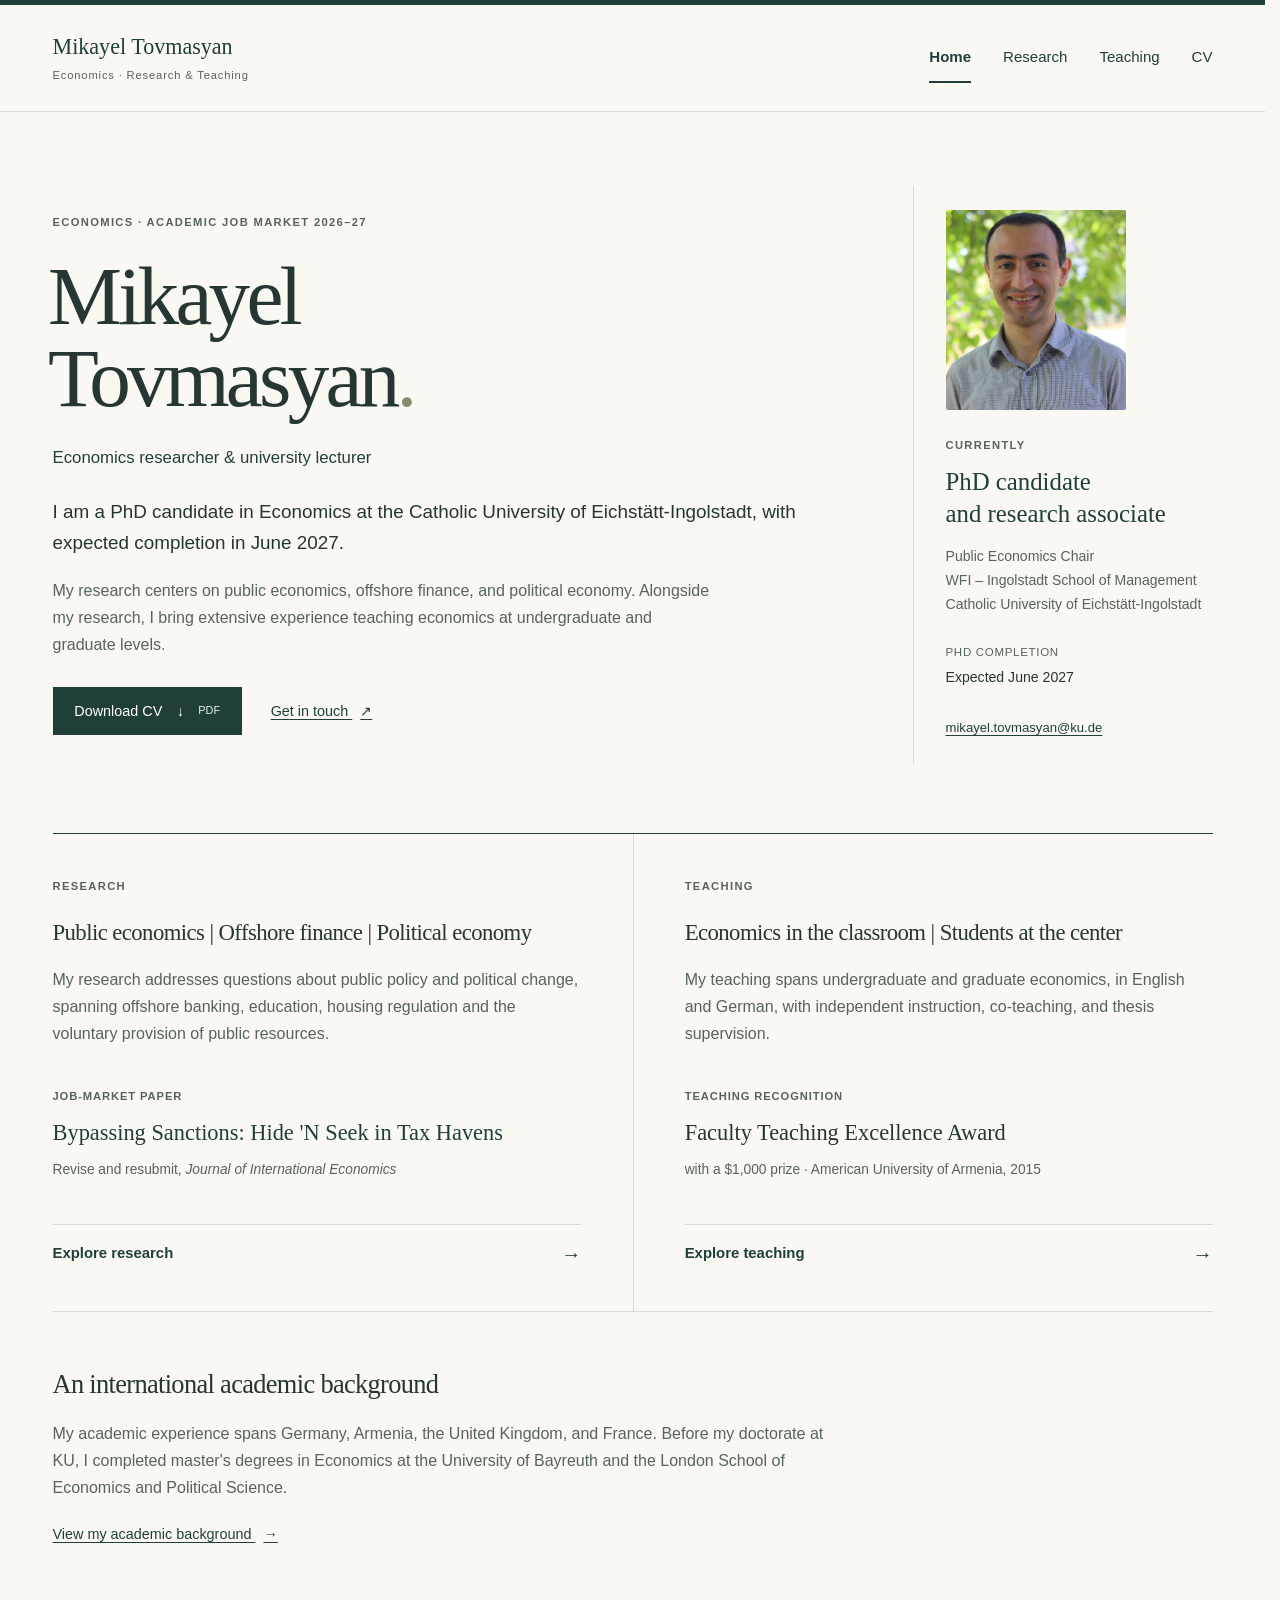
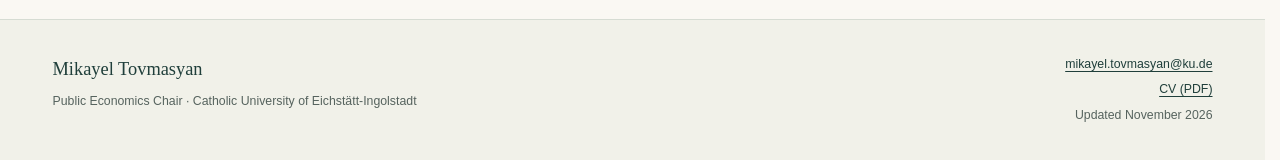
==== index.html @ 66220dfe "Update teaching categories and CV to November 10 v39" ====
<!doctype html>
<html lang="en">
<head>
  <meta charset="utf-8">
  <meta name="viewport" content="width=device-width, initial-scale=1">
  <title>Mikayel Tovmasyan | Economics, Research &amp; Teaching</title>
  <meta name="description" content="Economics PhD candidate at KU, with expected completion in June 2027. Research in public economics, offshore finance and political economy; extensive university teaching.">
  <meta name="theme-color" content="#203f3b">
  <meta property="og:type" content="website">
  <meta property="og:title" content="Mikayel Tovmasyan | Economics, Research &amp; Teaching">
  <meta property="og:description" content="Economics PhD candidate at KU, with expected completion in June 2027. Research in public economics, offshore finance and political economy; extensive university teaching.">
  <meta property="og:url" content="https://mikayel-tovmasyan.github.io/">
  <link rel="canonical" href="https://mikayel-tovmasyan.github.io/">
  <link rel="icon" href="assets/favicon.svg" type="image/svg+xml">
  <link rel="stylesheet" href="assets/site.css?v=inline-headings-20261104">
</head>
<body>
  <a class="skip-link" href="#main">Skip to content</a>
  <header class="site-header">
    <div class="header-inner wrap">
      <a class="wordmark" href="index.html">Mikayel Tovmasyan<span>Economics · Research &amp; Teaching</span></a>
      <nav aria-label="Main navigation"><a href="index.html" aria-current="page">Home</a><a href="research.html">Research</a><a href="teaching.html">Teaching</a><a href="cv.html">CV</a></nav>
    </div>
  </header>
  <main id="main" class="wrap" tabindex="-1">

    <section class="home-intro" aria-labelledby="home-title">
      <div class="intro-main">
        <p class="eyebrow">Economics · Academic job market 2026–27</p>
        <h1 id="home-title">Mikayel<br>Tovmasyan<span class="name-period">.</span></h1>
        <p class="intro-role">Economics researcher &amp; university lecturer</p>
        <p class="lead">I am a PhD candidate in Economics at the Catholic University of Eichstätt-Ingolstadt, with expected completion in June 2027.</p>
        <p class="intro-copy">My research centers on public economics, offshore finance, and political economy. Alongside my research, I bring extensive experience teaching economics at undergraduate and graduate levels.</p>
        <div class="actions"><a class="button" href="assets/Mikayel_Tovmasyan_CV.pdf?v=e438e3de" download>Download CV <span aria-hidden="true">↓</span><span class="file-label">PDF</span></a><a class="text-link" href="mailto:mikayel.tovmasyan@ku.de">Get in touch <span aria-hidden="true">↗</span></a></div>
      </div>
      <aside class="profile-note" aria-label="Current affiliation and expected PhD completion">
        <img class="portrait" src="assets/mikayel-tovmasyan.jpg?v=be5134e7" alt="Mikayel Tovmasyan" width="931" height="960" fetchpriority="high">
        <p class="eyebrow">Currently</p>
        <p class="note-title">PhD candidate<br> and research associate</p>
        <p>Public Economics Chair<br>WFI – Ingolstadt School of Management<br>Catholic University of Eichstätt-Ingolstadt</p>
        <dl class="profile-facts"><div><dt>PhD completion</dt><dd>Expected June 2027</dd></div></dl>
        <a class="contact-link" href="mailto:mikayel.tovmasyan@ku.de">mikayel.tovmasyan@ku.de</a>
      </aside>
    </section>
    <div class="dual-feature">
      <section class="feature" aria-labelledby="research-title">
        <p class="eyebrow">Research</p>
        <h2 id="research-title">Public economics | Offshore finance | Political economy</h2>
        <p>My research addresses questions about public policy and political change, spanning offshore banking, education, housing regulation and the voluntary provision of public resources.</p>
        <div class="feature-evidence"><span class="small-label">Job-market paper</span><h3><a href="research.html#job-market-paper">Bypassing Sanctions: Hide 'N Seek in Tax Havens</a></h3><p class="status">Revise and resubmit, <em>Journal of International Economics</em></p></div>
        <a class="section-link" href="research.html">Explore research <span aria-hidden="true">→</span></a>
      </section>
      <section class="feature" aria-labelledby="teaching-title">
        <p class="eyebrow">Teaching</p>
        <h2 id="teaching-title">Economics in the classroom | Students at the center</h2>
        <p>My teaching spans undergraduate and graduate economics, in English and German, with independent instruction, co-teaching, and thesis supervision.</p>
        <div class="feature-evidence"><span class="small-label">Teaching recognition</span><h3>Faculty Teaching Excellence Award</h3><p class="status">with a $1,000 prize · American University of Armenia, 2015</p></div>
        <a class="section-link" href="teaching.html">Explore teaching <span aria-hidden="true">→</span></a>
      </section>
    </div>
    <section class="closing-note" aria-labelledby="background-title"><h2 id="background-title">An international academic background</h2><p>My academic experience spans Germany, Armenia, the United Kingdom, and France. Before my doctorate at KU, I completed master's degrees in Economics at the University of Bayreuth and the London School of Economics and Political Science.</p><a class="text-link" href="cv.html">View my academic background <span aria-hidden="true">→</span></a></section>

  </main>
  <footer class="site-footer">
    <div class="wrap footer-inner">
      <div><a class="footer-name" href="index.html">Mikayel Tovmasyan</a><p>Public Economics Chair · Catholic University of Eichstätt-Ingolstadt</p></div>
      <div class="footer-links"><a href="mailto:mikayel.tovmasyan@ku.de">mikayel.tovmasyan@ku.de</a><a href="assets/Mikayel_Tovmasyan_CV.pdf?v=e438e3de">CV (PDF)</a><span>Updated November 2026</span></div>
    </div>
  </footer>
</body>
</html>
---- assets/site.css ----
:root {
  color-scheme: light;
  --paper: #faf8f3;
  --ink: #263632;
  --muted: #56635e;
  --accent: #203f3b;
  --soft: #edf0e9;
  --line: #d6dcd3;
  --white: #ffffff;
  --serif: Georgia, "Times New Roman", serif;
  --sans: "Segoe UI", -apple-system, BlinkMacSystemFont, Arial, sans-serif;
}
* { box-sizing: border-box; }
html { scroll-behavior: smooth; scroll-padding-top: 2rem; scrollbar-gutter: stable; }
body { margin: 0; background: var(--paper); color: var(--ink); font-family: var(--sans); font-size: 1rem; line-height: 1.7; -webkit-font-smoothing: antialiased; }
::selection { background: #d4e3d8; color: var(--accent); }
a { color: var(--accent); text-underline-offset: .22em; text-decoration-thickness: 1px; }
a:hover { text-decoration-thickness: 2px; }
a:focus-visible, summary:focus-visible { outline: 3px solid #8c4b24; outline-offset: 5px; border-radius: 2px; }
main:focus { outline: none; }
img, svg { max-width: 100%; }
h1, h2, h3, h4, p, dl, ol, ul { margin-top: 0; }
h1, h2, h3 { font-family: var(--serif); font-weight: 400; line-height: 1.22; }
h1 { font-size: clamp(2.8rem, 5.5vw, 4.5rem); letter-spacing: -.045em; margin-bottom: 1.35rem; }
h2 { font-size: 2rem; letter-spacing: -.025em; margin-bottom: 1.2rem; }
h3 { font-size: 1.38rem; }
p { margin-bottom: 1.15rem; }
strong { font-weight: 600; }
.wrap { width: min(1160px, calc(100% - 96px)); margin-inline: auto; }
.site-header { border-top: 5px solid var(--accent); border-bottom: 1px solid var(--line); }
.header-inner { min-height: 106px; display: flex; align-items: center; justify-content: space-between; gap: 2rem; }
.wordmark { text-decoration: none; font-family: var(--serif); font-size: 1.38rem; line-height: 1.3; }
.wordmark span { display: block; font-family: var(--sans); color: var(--muted); font-size: .7rem; letter-spacing: .075em; margin-top: .4rem; }
nav { display: flex; gap: 2rem; align-items: center; }
nav a { display: block; padding: .7rem 0; text-decoration: none; font-size: .94rem; border-bottom: 2px solid transparent; }
nav a:hover, nav a[aria-current="page"] { border-bottom-color: var(--accent); }
nav a[aria-current="page"] { font-weight: 600; }
.skip-link { position: absolute; z-index: 20; left: 1rem; top: -7rem; background: var(--accent); color: white; padding: .8rem 1.2rem; }
.skip-link:focus { top: 1rem; }
.eyebrow, .small-label { font-family: var(--sans); text-transform: uppercase; font-size: .7rem; font-weight: 600; letter-spacing: .12em; line-height: 1.6; color: var(--muted); }
.eyebrow { margin-bottom: 1.4rem; }
.small-label { display: block; margin-bottom: .7rem; letter-spacing: .08em; }
.home-intro { padding: 4.6rem 0 4.3rem; display: grid; grid-template-columns: minmax(0, 1fr) 300px; gap: 6.5rem; align-items: center; }
.home-intro h1 { font-size: clamp(3.7rem, 6.5vw, 5.7rem); line-height: .99; margin-left: -.055em; margin-bottom: 1.5rem; }
.name-period { color: #858d6e; }
.intro-role { font-size: 1.05rem; color: var(--accent); font-weight: 500; margin-bottom: 1.5rem; }
.lead { font-size: 1.18rem; line-height: 1.65; max-width: 780px; }
.intro-copy { color: var(--muted); max-width: 660px; }
.actions { display: flex; align-items: center; flex-wrap: wrap; gap: 1.8rem; margin-top: 1.8rem; }
.button { display: inline-flex; gap: .9rem; justify-content: center; align-items: center; padding: .8rem 1.3rem; background: var(--accent); color: var(--white); text-decoration: none; border: 1px solid var(--accent); font-size: .9rem; font-weight: 500; min-height: 46px; line-height: 1.4; }
.button:hover { background: #31544d; text-decoration: none; }
.button-small { font-size: .85rem; padding: .75rem 1.1rem; }
.file-label { font-size: .68rem; font-weight: 400; opacity: .9; }
.text-link { font-size: .9rem; font-weight: 500; }
.text-link span { margin-left: .5rem; }
.profile-note { border-left: 1px solid var(--line); padding: 1.5rem 0 1.5rem 2rem; font-size: .88rem; color: var(--muted); }
.portrait { display: block; width: 180px; height: 200px; object-fit: cover; object-position: center 30%; margin-bottom: 1.7rem; border-radius: 2px; }
.note-rule { width: 42px; height: 3px; display: block; background: #858d6e; margin-bottom: 1.4rem; }
.profile-note .eyebrow { margin-bottom: .7rem; }
.note-title { font-family: var(--serif); font-size: 1.55rem; line-height: 1.28; color: var(--accent); margin-bottom: 1rem; }
.profile-facts { margin: 1.6rem 0; }
.profile-facts div + div { margin-top: 1.2rem; }
.profile-facts dt { font-size: .72rem; text-transform: uppercase; letter-spacing: .06em; margin-bottom: .25rem; }
dd { margin-left: 0; }
.profile-facts dd { color: var(--ink); }
.contact-link { font-size: .82rem; overflow-wrap: anywhere; }
.dual-feature { border-top: 1px solid var(--accent); border-bottom: 1px solid var(--line); display: grid; grid-template-columns: repeat(2, minmax(0, 1fr)); }
.feature { padding: 2.8rem 3.2rem 2.6rem 0; display: flex; flex-direction: column; }
.feature + .feature { border-left: 1px solid var(--line); padding: 2.8rem 0 2.6rem 3.2rem; }
/* Keep both headings at the largest shared size that fits their columns. */
.feature h2 { font-size: clamp(1.125rem, calc(2.15vw - .27rem), 1.42rem); }
.feature > p:not(.eyebrow) { color: var(--muted); }
.feature-evidence { margin-top: auto; padding-top: 1.4rem; }
.feature-evidence h3 { font-size: 1.4rem; line-height: 1.4; margin-bottom: .6rem; }
.feature-evidence h3 a { text-decoration: none; }
.feature-evidence h3 a:hover { text-decoration: underline; }
.status { font-size: .86rem; color: var(--muted); }
.section-link { display: flex; justify-content: space-between; text-decoration: none; border-top: 1px solid var(--line); margin-top: 1.5rem; padding: 1rem 0 .2rem; font-size: .93rem; font-weight: 600; }
.section-link:hover { text-decoration: underline; }
.section-link span { font-size: 1.25rem; line-height: 1.3; }
.closing-note { max-width: 780px; padding: 3.5rem 0 4.5rem; }
.closing-note h2 { font-size: 1.65rem; }
.closing-note p { color: var(--muted); }
.site-footer { border-top: 1px solid var(--line); background: #f1f1e9; }
.footer-inner { display: flex; justify-content: space-between; gap: 3rem; padding: 2.1rem 0; font-size: .77rem; color: var(--muted); }
.footer-name { font-family: var(--serif); font-size: 1.15rem; text-decoration: none; }
.footer-inner p { max-width: 450px; margin: .4rem 0 0; }
.footer-links { display: flex; flex-direction: column; align-items: flex-end; gap: .3rem; }
.footer-links a { overflow-wrap: anywhere; }
.page-intro { padding: 3.8rem 0 2.8rem; }
.page-intro .eyebrow { margin-bottom: 1rem; }
.page-intro .lead { color: var(--muted); margin-bottom: 0; }
.section-layout { display: grid; grid-template-columns: 200px minmax(0, 1fr); gap: 4rem; padding: 0 0 4.5rem; }
.page-contents { align-self: start; position: sticky; top: 2rem; border-top: 1px solid var(--line); padding-top: 1.3rem; }
.page-contents a { display: block; font-size: .83rem; text-decoration: none; padding: .45rem 0; }
.page-contents a:hover { text-decoration: underline; }
.page-body { min-width: 0; }
.paper-feature { padding: 2.25rem; background: var(--soft); border-top: 3px solid var(--accent); }
.paper-feature .eyebrow { margin-bottom: 1rem; }
.paper-feature h2 { font-size: 2.25rem; }
.coauthors { font-size: .88rem; color: var(--muted); line-height: 1.6; }
.paper-status { display: inline-block; padding: .4rem .65rem; background: var(--paper); border-left: 2px solid #7c8769; font-size: .85rem; margin: 0 0 1.3rem; }
.abstract { border-top: 1px solid #c7d0c3; margin-top: 1.7rem; padding-top: .5rem; }
.abstract summary { cursor: pointer; padding: .6rem 0; font-weight: 600; font-size: .88rem; color: var(--accent); }
.abstract summary::marker { color: var(--accent); }
.abstract-text { padding-top: .6rem; font-size: .96rem; line-height: 1.8; }
.abstract-text p:last-child { margin-bottom: .2rem; }
.paper-section { margin-top: 3rem; }
.paper-section > h2, .course-section > h2 { font-size: 1.85rem; border-bottom: 1px solid var(--line); padding-bottom: .9rem; }
.paper-entry { padding: .7rem 0 1.1rem; }
.paper-entry + .paper-entry { border-top: 1px solid var(--line); padding-top: 1.4rem; }
.paper-entry h3 { font-size: 1.42rem; line-height: 1.4; margin-bottom: .6rem; }
.paper-entry p { margin-bottom: 0; }
.paper-entry .paper-description { margin-top: .85rem; line-height: 1.8; }
.dated-list { margin-bottom: 1.3rem; }
.dated-list > div { display: grid; grid-template-columns: 105px minmax(0, 1fr); gap: 1rem; padding: .8rem 0; }
.dated-list dt { font-size: .82rem; color: var(--muted); }
.dated-list dd { font-size: .94rem; }
.subtle { font-size: .86rem; color: var(--muted); }
.inquiry { margin: 2.5rem 0 0; padding-top: 1.2rem; border-top: 1px solid var(--line); color: var(--muted); font-size: .92rem; }
.teaching-overview { display: grid; grid-template-columns: 1fr 1.2fr; gap: 3.5rem; margin-bottom: 3.8rem; }
.award-block { border-top: 3px solid var(--accent); background: var(--soft); padding: 2rem; }
.award-block .eyebrow { margin-bottom: 1rem; }
.award-block h2 { font-size: 2rem; }
.award-block > p:not(.eyebrow) { font-size: .87rem; }
.award-block .award-detail { border-top: 1px solid #c7d0c3; padding-top: 1.1rem; margin-bottom: 0; color: var(--muted); }
.teaching-summary { align-self: center; color: var(--muted); }
.course-section + .course-section { margin-top: 3.2rem; }
.course-section .level-heading { font-family: var(--sans); font-size: .76rem; text-transform: uppercase; letter-spacing: .1em; font-weight: 600; margin: 1.8rem 0 .4rem; color: var(--muted); }
.course-list { list-style: none; padding: 0; margin-bottom: 0; }
.course { display: grid; grid-template-columns: minmax(0, 1.25fr) minmax(0, 1fr); column-gap: 2rem; padding: 1.25rem 0; border-bottom: 1px solid var(--line); }
.course h4 { font-size: 1rem; font-weight: 600; line-height: 1.5; margin-bottom: .4rem; }
.translation { font-weight: 400; }
.course-institution, .course-note { color: var(--muted); font-size: .83rem; line-height: 1.6; margin-bottom: 0; }
.course-note { margin-top: .35rem; }
.course-meta { padding-top: .1rem; color: var(--muted); font-size: .82rem; }
.course-meta p { margin-bottom: .35rem; }
.course-meta p:last-child { margin-bottom: 0; }
.institution-key { background: #f1f1e9; padding: 1.5rem; margin-top: 2.6rem; }
.institution-key h2 { font-family: var(--sans); font-size: .75rem; text-transform: uppercase; letter-spacing: .08em; font-weight: 600; }
.institution-key dl { margin-bottom: 0; font-size: .8rem; }
.institution-key dl > div { display: grid; grid-template-columns: 65px minmax(0, 1fr); gap: 1rem; margin-top: .5rem; }
.institution-key dt { font-weight: 600; }
.institution-key dd { color: var(--muted); }
.cv-download { background: var(--accent); color: var(--paper); display: flex; justify-content: space-between; gap: 3rem; padding: 2.4rem 2.7rem; align-items: center; margin-bottom: 3.5rem; }
.cv-download .eyebrow { color: #ced9ce; margin-bottom: .65rem; }
.cv-download h2 { font-size: 2.2rem; }
.cv-download p:last-child { margin-bottom: 0; font-size: .88rem; color: #e0e6db; }
.cv-actions { display: flex; flex-direction: column; align-items: stretch; gap: 1rem; text-align: center; flex-shrink: 0; }
.cv-actions > a:not(.button) { color: var(--paper); font-size: .8rem; }
.button-light { background: var(--paper); color: var(--accent); border-color: var(--paper); }
.button-light:hover { background: #e7ece1; }
.cv-columns { display: grid; grid-template-columns: repeat(2, minmax(0, 1fr)); gap: 4rem; }
.cv-columns h2 { font-size: 1.8rem; padding-bottom: 1rem; border-bottom: 1px solid var(--line); }
.education-list { list-style: none; padding: 0; }
.education-list li { padding: .8rem 0 1.2rem; }
.education-list .small-label { font-size: .66rem; margin-bottom: .55rem; }
.education-list h3 { font-size: 1.35rem; margin-bottom: .55rem; }
.education-list p { font-size: .9rem; margin-bottom: 0; }
.cv-columns + .inquiry { margin-bottom: 4rem; }
.not-found { min-height: 65vh; }
.not-found .button { margin-top: 2rem; }
.sr-only { position: absolute; width: 1px; height: 1px; padding: 0; margin: -1px; overflow: hidden; clip-path: inset(50%); white-space: nowrap; border: 0; }
@media (min-width: 1400px) { .wrap { width: min(1160px, calc(100% - 160px)); } }
@media (max-width: 1050px) {
  .home-intro { gap: 3rem; grid-template-columns: minmax(0, 1fr) 260px; }
  .section-layout { grid-template-columns: 160px minmax(0, 1fr); gap: 2.5rem; }
  .feature { padding-right: 2rem; }
  .feature + .feature { padding-left: 2rem; }
  .feature h2 { font-size: clamp(1.125rem, calc(2.15vw - .22rem), 1.42rem); }
  .course { grid-template-columns: 1fr; gap: .55rem; }
  .teaching-overview { gap: 2rem; }
}
@media (max-width: 1024px) {
  .dual-feature { grid-template-columns: 1fr; }
  .feature, .feature + .feature { padding: 2rem 0; border-left: 0; }
  .feature + .feature { border-top: 1px solid var(--line); }
  .feature h2 { font-size: 1.42rem; }
}
@media (max-width: 760px) {
  .wrap { width: calc(100% - 40px); }
  .header-inner { flex-direction: column; align-items: flex-start; gap: 1rem; padding-top: 1.25rem; }
  .wordmark { font-size: 1.3rem; }
  .wordmark span { font-size: .65rem; }
  nav { width: 100%; justify-content: space-between; gap: 1rem; }
  nav a { padding: .65rem .05rem .8rem; }
  .home-intro { grid-template-columns: 1fr; gap: 2.5rem; padding: 2.6rem 0; }
  .home-intro h1 { font-size: clamp(3.5rem, 14vw, 5.5rem); }
  .home-intro .eyebrow { font-size: .64rem; }
  .lead { font-size: 1.08rem; }
  .profile-note { border-left: 0; border-top: 1px solid var(--line); padding: 1.6rem 0 0; }
  .profile-note .note-rule { display: none; }
  .profile-note .note-title br { display: none; }
  .portrait { float: right; width: 118px; height: 132px; margin: 0 0 1rem 1rem; }
  .profile-facts { clear: both; }
  .profile-facts { display: grid; grid-template-columns: 1fr 1fr; gap: 1.2rem; }
  .profile-facts div + div { margin-top: 0; }
  .contact-link { font-size: .9rem; }
  .feature-evidence { padding-top: .8rem; }
  .closing-note { padding: 2.5rem 0 3rem; }
  .footer-inner { flex-direction: column; gap: 1.2rem; padding: 1.8rem 0; }
  .footer-links { align-items: flex-start; }
  .page-intro { padding: 2.5rem 0 2rem; }
  .page-intro .eyebrow { font-size: .64rem; }
  .section-layout { grid-template-columns: 1fr; gap: 1.5rem; padding-bottom: 3rem; }
  .page-contents { position: static; display: flex; flex-wrap: wrap; column-gap: 1.1rem; padding: .7rem 0 1rem; border-bottom: 1px solid var(--line); }
  .page-contents .small-label { width: 100%; margin: 0 0 .15rem; }
  .page-contents a { font-size: .78rem; padding: .4rem 0; }
  .paper-feature { padding: 1.5rem; }
  .paper-feature h2 { font-size: 1.9rem; }
  .paper-feature .button { flex-wrap: wrap; column-gap: .6rem; row-gap: .1rem; }
  .paper-status { font-size: .8rem; }
  .teaching-overview { grid-template-columns: 1fr; gap: 1.6rem; margin-bottom: 2rem; }
  .award-block { padding: 1.6rem; }
  .course { grid-template-columns: minmax(0, 1fr) minmax(0, .85fr); gap: 1.2rem; }
  .course-section > h2 { font-size: 1.6rem; }
  .dated-list > div { grid-template-columns: 85px minmax(0, 1fr); gap: .8rem; }
  .cv-download { padding: 1.7rem; flex-direction: column; align-items: flex-start; gap: 1.5rem; margin-bottom: 2.5rem; }
  .cv-download h2 { font-size: 1.9rem; }
  .cv-actions { width: 100%; }
  .cv-columns { grid-template-columns: 1fr; gap: 1.5rem; }
}
@media (max-width: 450px) {
  .course { grid-template-columns: 1fr; gap: .55rem; }
  .profile-facts { grid-template-columns: 1fr; gap: 1rem; }
  .actions { gap: 1.2rem; }
  .button { padding-inline: 1rem; }
  .paper-feature { padding: 1.25rem; }
  .dated-list > div { grid-template-columns: 1fr; gap: .15rem; }
}
@media (prefers-reduced-motion: reduce) { html { scroll-behavior: auto; } }
@media print {
  body { background: white; color: black; font-size: 10pt; }
  .wrap { width: 100%; }
  .site-header, .site-footer, .page-contents, .skip-link { display: none; }
  .page-intro { padding-top: 0; }
  .section-layout { display: block; }
  .home-intro { grid-template-columns: 1fr; padding-top: 0; gap: 1rem; }
  .profile-note { border-left: 0; padding-left: 0; }
  .home-intro h1 { font-size: 42pt; }
  .paper-feature, .award-block, .cv-download { background: white; color: black; border: 1px solid #777; }
  .cv-download p, .cv-download .eyebrow, .cv-actions > a:not(.button) { color: black; }
  .button { background: white; color: black; border-color: black; }
  .paper-entry, .course, .education-list li { break-inside: avoid; }
  h2, h3 { break-after: avoid; }
  .page-contents { position: static; }
  details { display: block; }
  details::details-content { display: block; content-visibility: visible; }
}
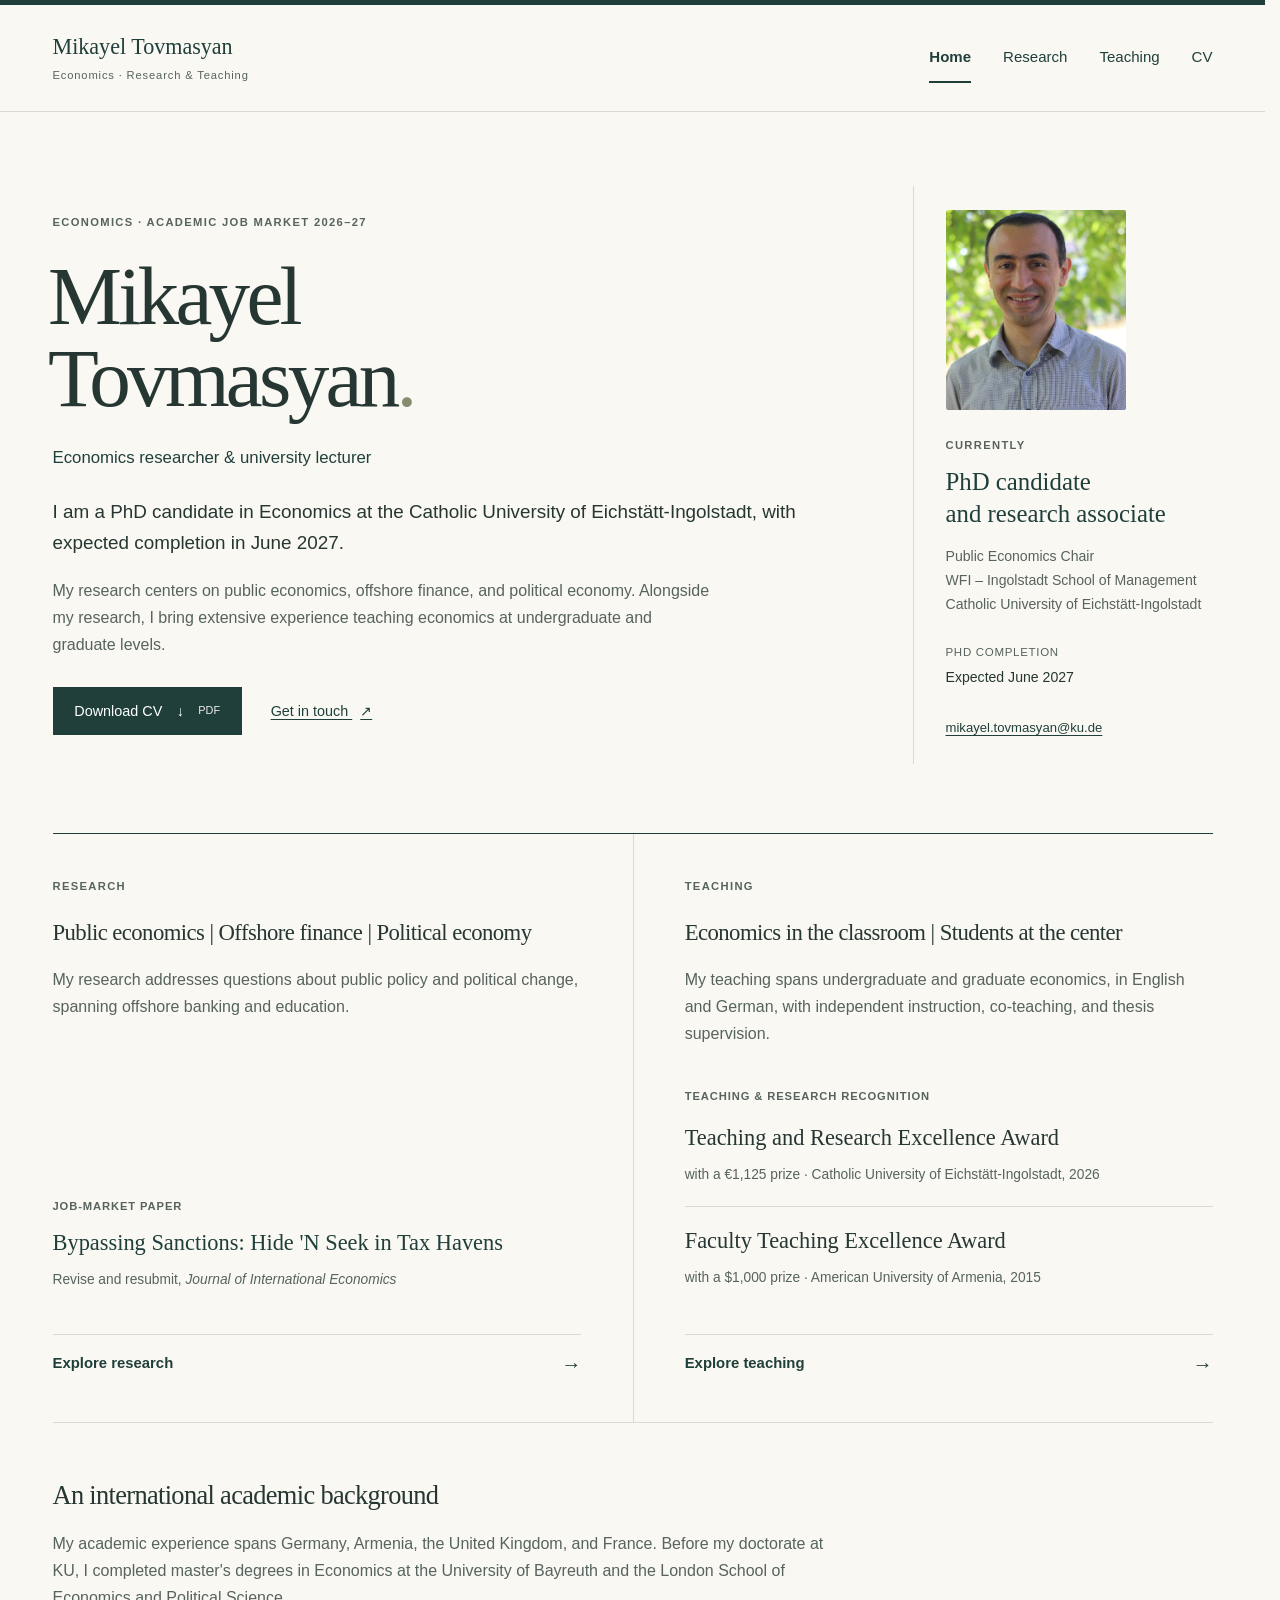
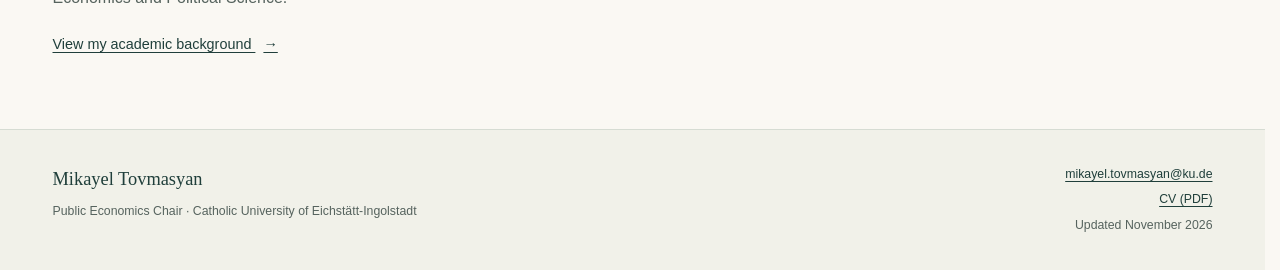
==== commit d4a0958a: "Update CV v40, awards and research profile" ====
--- a/index.html
+++ b/index.html
@@ -12,7 +12,7 @@
   <meta property="og:url" content="https://mikayel-tovmasyan.github.io/">
   <link rel="canonical" href="https://mikayel-tovmasyan.github.io/">
   <link rel="icon" href="assets/favicon.svg" type="image/svg+xml">
-  <link rel="stylesheet" href="assets/site.css?v=inline-headings-20261104">
+  <link rel="stylesheet" href="assets/site.css?v=cv40-20261117">
 </head>
 <body>
   <a class="skip-link" href="#main">Skip to content</a>
@@ -31,7 +31,7 @@
         <p class="intro-role">Economics researcher &amp; university lecturer</p>
         <p class="lead">I am a PhD candidate in Economics at the Catholic University of Eichstätt-Ingolstadt, with expected completion in June 2027.</p>
         <p class="intro-copy">My research centers on public economics, offshore finance, and political economy. Alongside my research, I bring extensive experience teaching economics at undergraduate and graduate levels.</p>
-        <div class="actions"><a class="button" href="assets/Mikayel_Tovmasyan_CV.pdf?v=e438e3de" download>Download CV <span aria-hidden="true">↓</span><span class="file-label">PDF</span></a><a class="text-link" href="mailto:mikayel.tovmasyan@ku.de">Get in touch <span aria-hidden="true">↗</span></a></div>
+        <div class="actions"><a class="button" href="assets/Mikayel_Tovmasyan_CV.pdf?v=0788da1c" download>Download CV <span aria-hidden="true">↓</span><span class="file-label">PDF</span></a><a class="text-link" href="mailto:mikayel.tovmasyan@ku.de">Get in touch <span aria-hidden="true">↗</span></a></div>
       </div>
       <aside class="profile-note" aria-label="Current affiliation and expected PhD completion">
         <img class="portrait" src="assets/mikayel-tovmasyan.jpg?v=be5134e7" alt="Mikayel Tovmasyan" width="931" height="960" fetchpriority="high">
@@ -46,7 +46,7 @@
       <section class="feature" aria-labelledby="research-title">
         <p class="eyebrow">Research</p>
         <h2 id="research-title">Public economics | Offshore finance | Political economy</h2>
-        <p>My research addresses questions about public policy and political change, spanning offshore banking, education, housing regulation and the voluntary provision of public resources.</p>
+        <p>My research addresses questions about public policy and political change, spanning offshore banking and education.</p>
         <div class="feature-evidence"><span class="small-label">Job-market paper</span><h3><a href="research.html#job-market-paper">Bypassing Sanctions: Hide 'N Seek in Tax Havens</a></h3><p class="status">Revise and resubmit, <em>Journal of International Economics</em></p></div>
         <a class="section-link" href="research.html">Explore research <span aria-hidden="true">→</span></a>
       </section>
@@ -54,7 +54,7 @@
         <p class="eyebrow">Teaching</p>
         <h2 id="teaching-title">Economics in the classroom | Students at the center</h2>
         <p>My teaching spans undergraduate and graduate economics, in English and German, with independent instruction, co-teaching, and thesis supervision.</p>
-        <div class="feature-evidence"><span class="small-label">Teaching recognition</span><h3>Faculty Teaching Excellence Award</h3><p class="status">with a $1,000 prize · American University of Armenia, 2015</p></div>
+        <div class="feature-evidence"><span class="small-label">Teaching &amp; research recognition</span><div class="award-list"><div class="award-entry"><h3>Teaching and Research Excellence Award</h3><p class="status">with a €1,125 prize · Catholic University of Eichstätt-Ingolstadt, 2026</p></div><div class="award-entry"><h3>Faculty Teaching Excellence Award</h3><p class="status">with a $1,000 prize · American University of Armenia, 2015</p></div></div></div>
         <a class="section-link" href="teaching.html">Explore teaching <span aria-hidden="true">→</span></a>
       </section>
     </div>
@@ -64,7 +64,7 @@
   <footer class="site-footer">
     <div class="wrap footer-inner">
       <div><a class="footer-name" href="index.html">Mikayel Tovmasyan</a><p>Public Economics Chair · Catholic University of Eichstätt-Ingolstadt</p></div>
-      <div class="footer-links"><a href="mailto:mikayel.tovmasyan@ku.de">mikayel.tovmasyan@ku.de</a><a href="assets/Mikayel_Tovmasyan_CV.pdf?v=e438e3de">CV (PDF)</a><span>Updated November 2026</span></div>
+      <div class="footer-links"><a href="mailto:mikayel.tovmasyan@ku.de">mikayel.tovmasyan@ku.de</a><a href="assets/Mikayel_Tovmasyan_CV.pdf?v=0788da1c">CV (PDF)</a><span>Updated November 2026</span></div>
     </div>
   </footer>
 </body>
--- a/assets/site.css
+++ b/assets/site.css
@@ -121,8 +121,12 @@
 .teaching-overview { display: grid; grid-template-columns: 1fr 1.2fr; gap: 3.5rem; margin-bottom: 3.8rem; }
 .award-block { border-top: 3px solid var(--accent); background: var(--soft); padding: 2rem; }
 .award-block .eyebrow { margin-bottom: 1rem; }
-.award-block h2 { font-size: 2rem; }
+.award-block h2 { font-size: 1.65rem; }
 .award-block > p:not(.eyebrow) { font-size: .87rem; }
+.award-list { margin-top: 1rem; margin-bottom: 1.3rem; }
+.award-entry h3 { font-size: 1.4rem; line-height: 1.4; margin-bottom: .6rem; }
+.award-entry p { margin-bottom: 0; }
+.award-entry + .award-entry { border-top: 1px solid var(--line); padding-top: 1.1rem; margin-top: 1.25rem; }
 .award-block .award-detail { border-top: 1px solid #c7d0c3; padding-top: 1.1rem; margin-bottom: 0; color: var(--muted); }
 .teaching-summary { align-self: center; color: var(--muted); }
 .course-section + .course-section { margin-top: 3.2rem; }
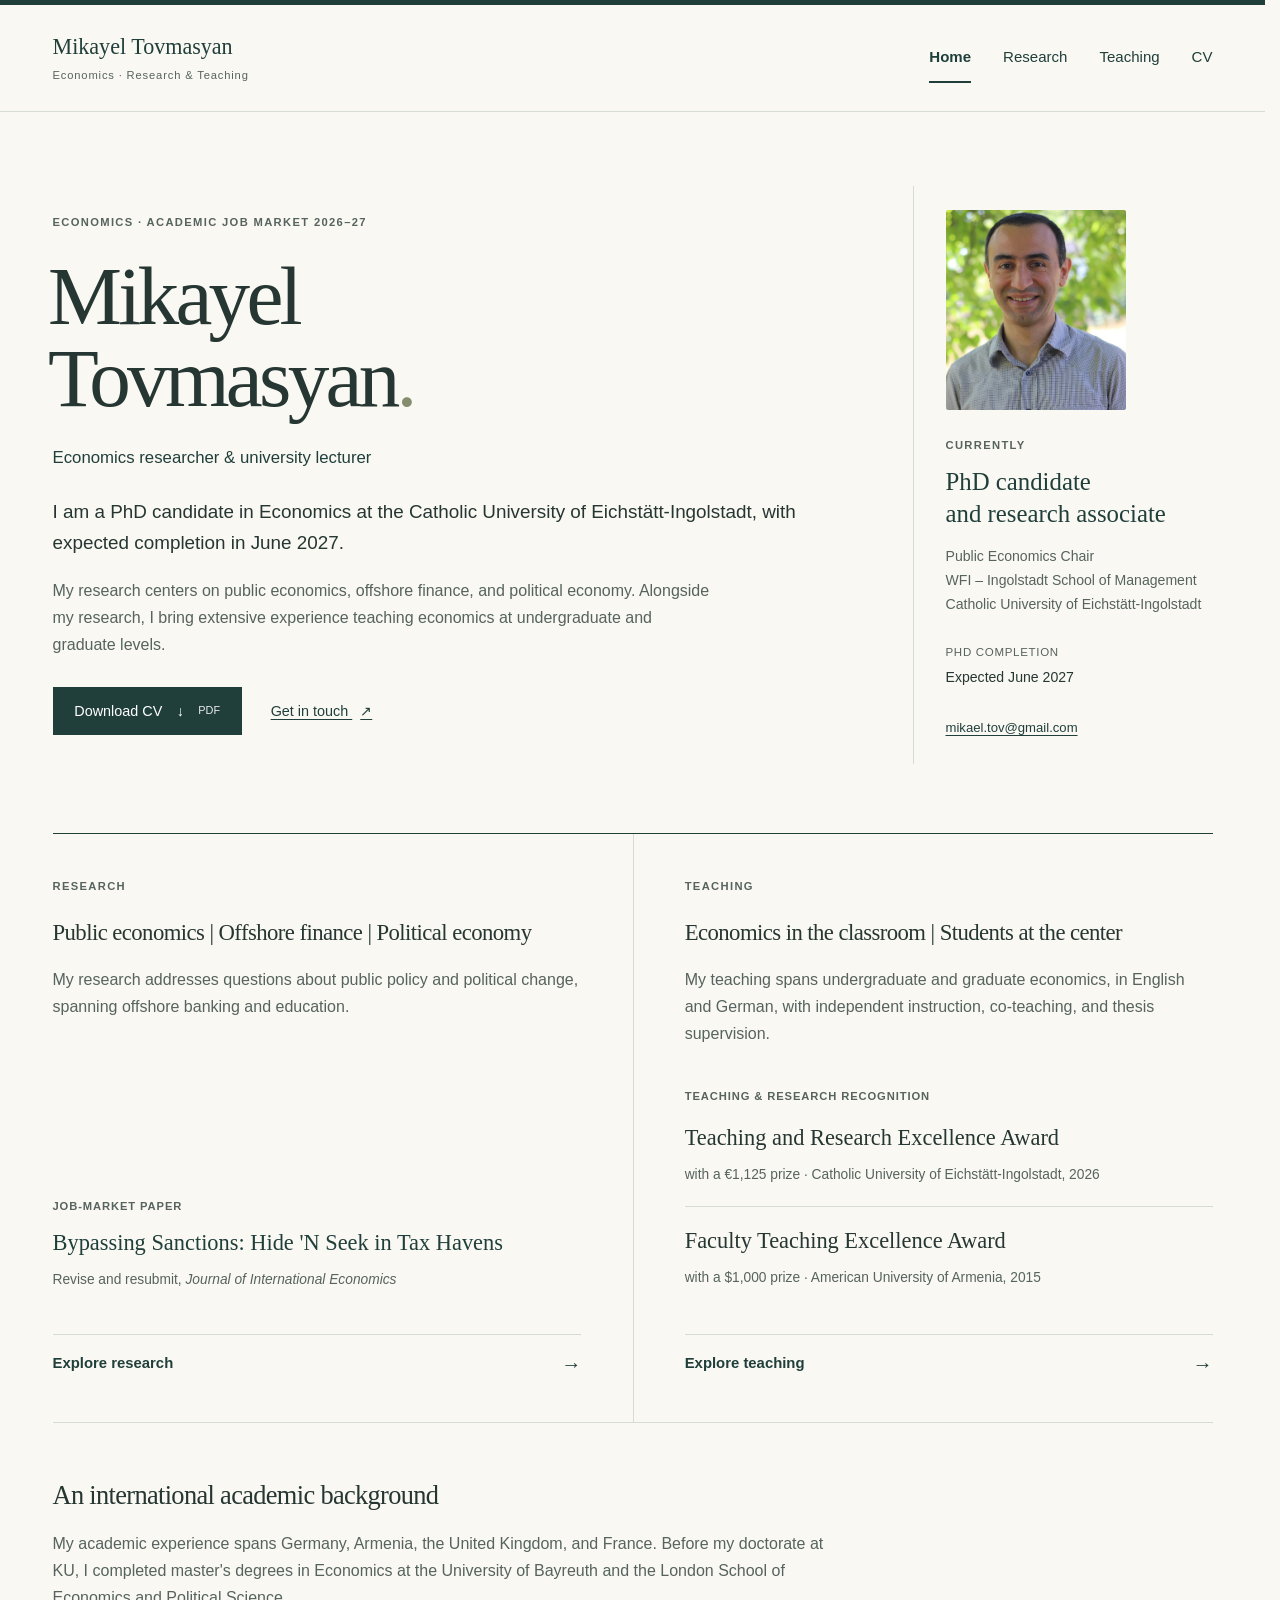
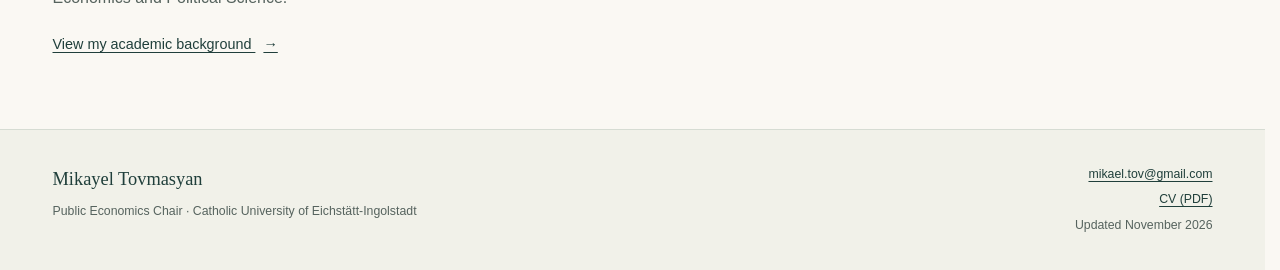
==== commit 6790cdd7: "Update contact email and academic CV to v44" ====
--- a/index.html
+++ b/index.html
@@ -31,7 +31,7 @@
         <p class="intro-role">Economics researcher &amp; university lecturer</p>
         <p class="lead">I am a PhD candidate in Economics at the Catholic University of Eichstätt-Ingolstadt, with expected completion in June 2027.</p>
         <p class="intro-copy">My research centers on public economics, offshore finance, and political economy. Alongside my research, I bring extensive experience teaching economics at undergraduate and graduate levels.</p>
-        <div class="actions"><a class="button" href="assets/Mikayel_Tovmasyan_CV.pdf?v=0788da1c" download>Download CV <span aria-hidden="true">↓</span><span class="file-label">PDF</span></a><a class="text-link" href="mailto:mikayel.tovmasyan@ku.de">Get in touch <span aria-hidden="true">↗</span></a></div>
+        <div class="actions"><a class="button" href="assets/Mikayel_Tovmasyan_CV.pdf?v=f2965436" download>Download CV <span aria-hidden="true">↓</span><span class="file-label">PDF</span></a><a class="text-link" href="mailto:mikael.tov@gmail.com">Get in touch <span aria-hidden="true">↗</span></a></div>
       </div>
       <aside class="profile-note" aria-label="Current affiliation and expected PhD completion">
         <img class="portrait" src="assets/mikayel-tovmasyan.jpg?v=be5134e7" alt="Mikayel Tovmasyan" width="931" height="960" fetchpriority="high">
@@ -39,7 +39,7 @@
         <p class="note-title">PhD candidate<br> and research associate</p>
         <p>Public Economics Chair<br>WFI – Ingolstadt School of Management<br>Catholic University of Eichstätt-Ingolstadt</p>
         <dl class="profile-facts"><div><dt>PhD completion</dt><dd>Expected June 2027</dd></div></dl>
-        <a class="contact-link" href="mailto:mikayel.tovmasyan@ku.de">mikayel.tovmasyan@ku.de</a>
+        <a class="contact-link" href="mailto:mikael.tov@gmail.com">mikael.tov@gmail.com</a>
       </aside>
     </section>
     <div class="dual-feature">
@@ -64,7 +64,7 @@
   <footer class="site-footer">
     <div class="wrap footer-inner">
       <div><a class="footer-name" href="index.html">Mikayel Tovmasyan</a><p>Public Economics Chair · Catholic University of Eichstätt-Ingolstadt</p></div>
-      <div class="footer-links"><a href="mailto:mikayel.tovmasyan@ku.de">mikayel.tovmasyan@ku.de</a><a href="assets/Mikayel_Tovmasyan_CV.pdf?v=0788da1c">CV (PDF)</a><span>Updated November 2026</span></div>
+      <div class="footer-links"><a href="mailto:mikael.tov@gmail.com">mikael.tov@gmail.com</a><a href="assets/Mikayel_Tovmasyan_CV.pdf?v=f2965436">CV (PDF)</a><span>Updated November 2026</span></div>
     </div>
   </footer>
 </body>
--- a/assets/site.css
+++ b/assets/site.css
@@ -121,7 +121,6 @@
 .teaching-overview { display: grid; grid-template-columns: 1fr 1.2fr; gap: 3.5rem; margin-bottom: 3.8rem; }
 .award-block { border-top: 3px solid var(--accent); background: var(--soft); padding: 2rem; }
 .award-block .eyebrow { margin-bottom: 1rem; }
-.award-block h2 { font-size: 1.65rem; }
 .award-block > p:not(.eyebrow) { font-size: .87rem; }
 .award-list { margin-top: 1rem; margin-bottom: 1.3rem; }
 .award-entry h3 { font-size: 1.4rem; line-height: 1.4; margin-bottom: .6rem; }
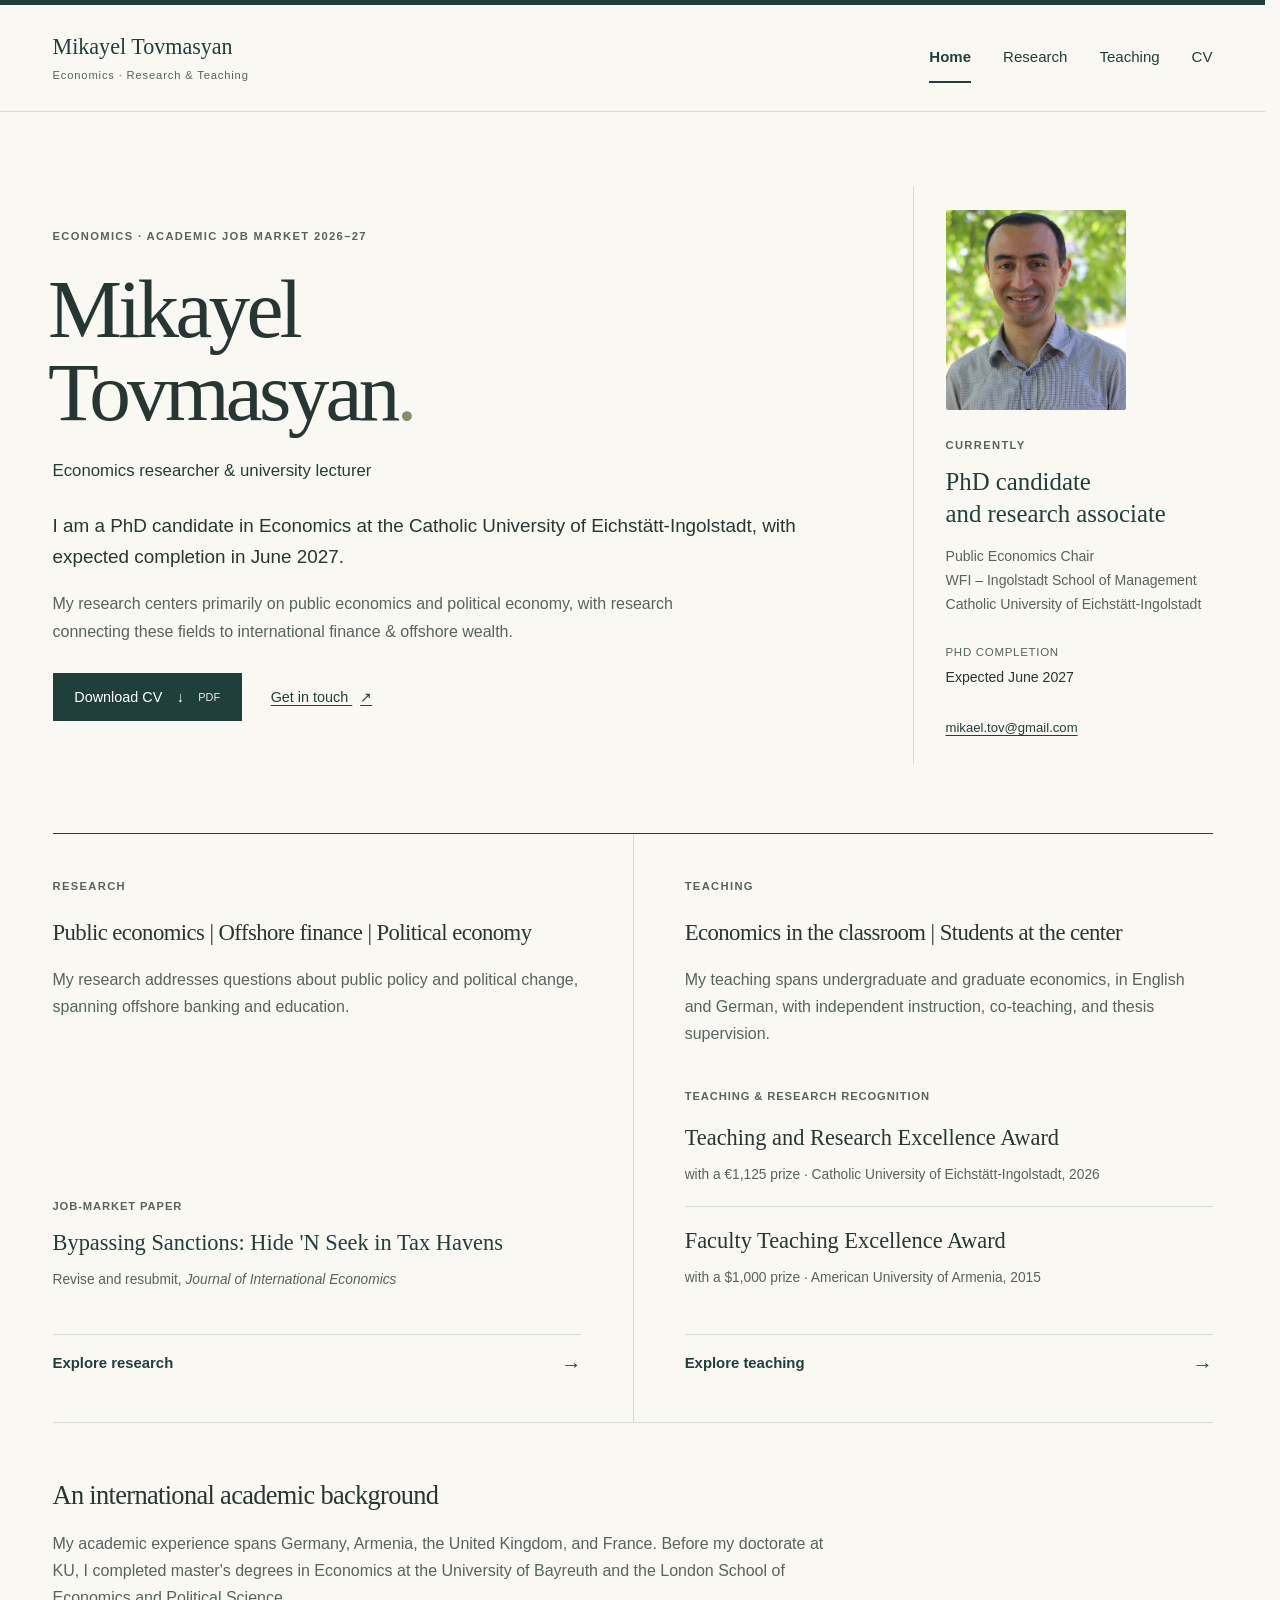
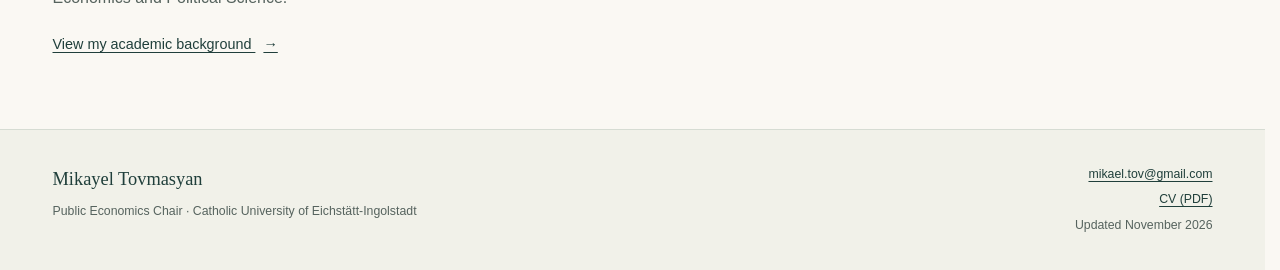
==== commit 01a8be2c: "Update research positioning, working papers and CV v47" ====
--- a/index.html
+++ b/index.html
@@ -30,8 +30,8 @@
         <h1 id="home-title">Mikayel<br>Tovmasyan<span class="name-period">.</span></h1>
         <p class="intro-role">Economics researcher &amp; university lecturer</p>
         <p class="lead">I am a PhD candidate in Economics at the Catholic University of Eichstätt-Ingolstadt, with expected completion in June 2027.</p>
-        <p class="intro-copy">My research centers on public economics, offshore finance, and political economy. Alongside my research, I bring extensive experience teaching economics at undergraduate and graduate levels.</p>
-        <div class="actions"><a class="button" href="assets/Mikayel_Tovmasyan_CV.pdf?v=f2965436" download>Download CV <span aria-hidden="true">↓</span><span class="file-label">PDF</span></a><a class="text-link" href="mailto:mikael.tov@gmail.com">Get in touch <span aria-hidden="true">↗</span></a></div>
+        <p class="intro-copy">My research centers primarily on public economics and political economy, with research connecting these fields to international finance &amp; offshore wealth.</p>
+        <div class="actions"><a class="button" href="assets/Mikayel_Tovmasyan_CV.pdf?v=e7dee701" download>Download CV <span aria-hidden="true">↓</span><span class="file-label">PDF</span></a><a class="text-link" href="mailto:mikael.tov@gmail.com">Get in touch <span aria-hidden="true">↗</span></a></div>
       </div>
       <aside class="profile-note" aria-label="Current affiliation and expected PhD completion">
         <img class="portrait" src="assets/mikayel-tovmasyan.jpg?v=be5134e7" alt="Mikayel Tovmasyan" width="931" height="960" fetchpriority="high">
@@ -64,7 +64,7 @@
   <footer class="site-footer">
     <div class="wrap footer-inner">
       <div><a class="footer-name" href="index.html">Mikayel Tovmasyan</a><p>Public Economics Chair · Catholic University of Eichstätt-Ingolstadt</p></div>
-      <div class="footer-links"><a href="mailto:mikael.tov@gmail.com">mikael.tov@gmail.com</a><a href="assets/Mikayel_Tovmasyan_CV.pdf?v=f2965436">CV (PDF)</a><span>Updated November 2026</span></div>
+      <div class="footer-links"><a href="mailto:mikael.tov@gmail.com">mikael.tov@gmail.com</a><a href="assets/Mikayel_Tovmasyan_CV.pdf?v=e7dee701">CV (PDF)</a><span>Updated November 2026</span></div>
     </div>
   </footer>
 </body>
--- a/assets/site.css
+++ b/assets/site.css
@@ -100,11 +100,7 @@
 .paper-feature h2 { font-size: 2.25rem; }
 .coauthors { font-size: .88rem; color: var(--muted); line-height: 1.6; }
 .paper-status { display: inline-block; padding: .4rem .65rem; background: var(--paper); border-left: 2px solid #7c8769; font-size: .85rem; margin: 0 0 1.3rem; }
-.abstract { border-top: 1px solid #c7d0c3; margin-top: 1.7rem; padding-top: .5rem; }
-.abstract summary { cursor: pointer; padding: .6rem 0; font-weight: 600; font-size: .88rem; color: var(--accent); }
-.abstract summary::marker { color: var(--accent); }
-.abstract-text { padding-top: .6rem; font-size: .96rem; line-height: 1.8; }
-.abstract-text p:last-child { margin-bottom: .2rem; }
+.paper-feature .abstract-text { margin: 0 0 1.5rem; font-size: 1rem; line-height: 1.8; }
 .paper-section { margin-top: 3rem; }
 .paper-section > h2, .course-section > h2 { font-size: 1.85rem; border-bottom: 1px solid var(--line); padding-bottom: .9rem; }
 .paper-entry { padding: .7rem 0 1.1rem; }
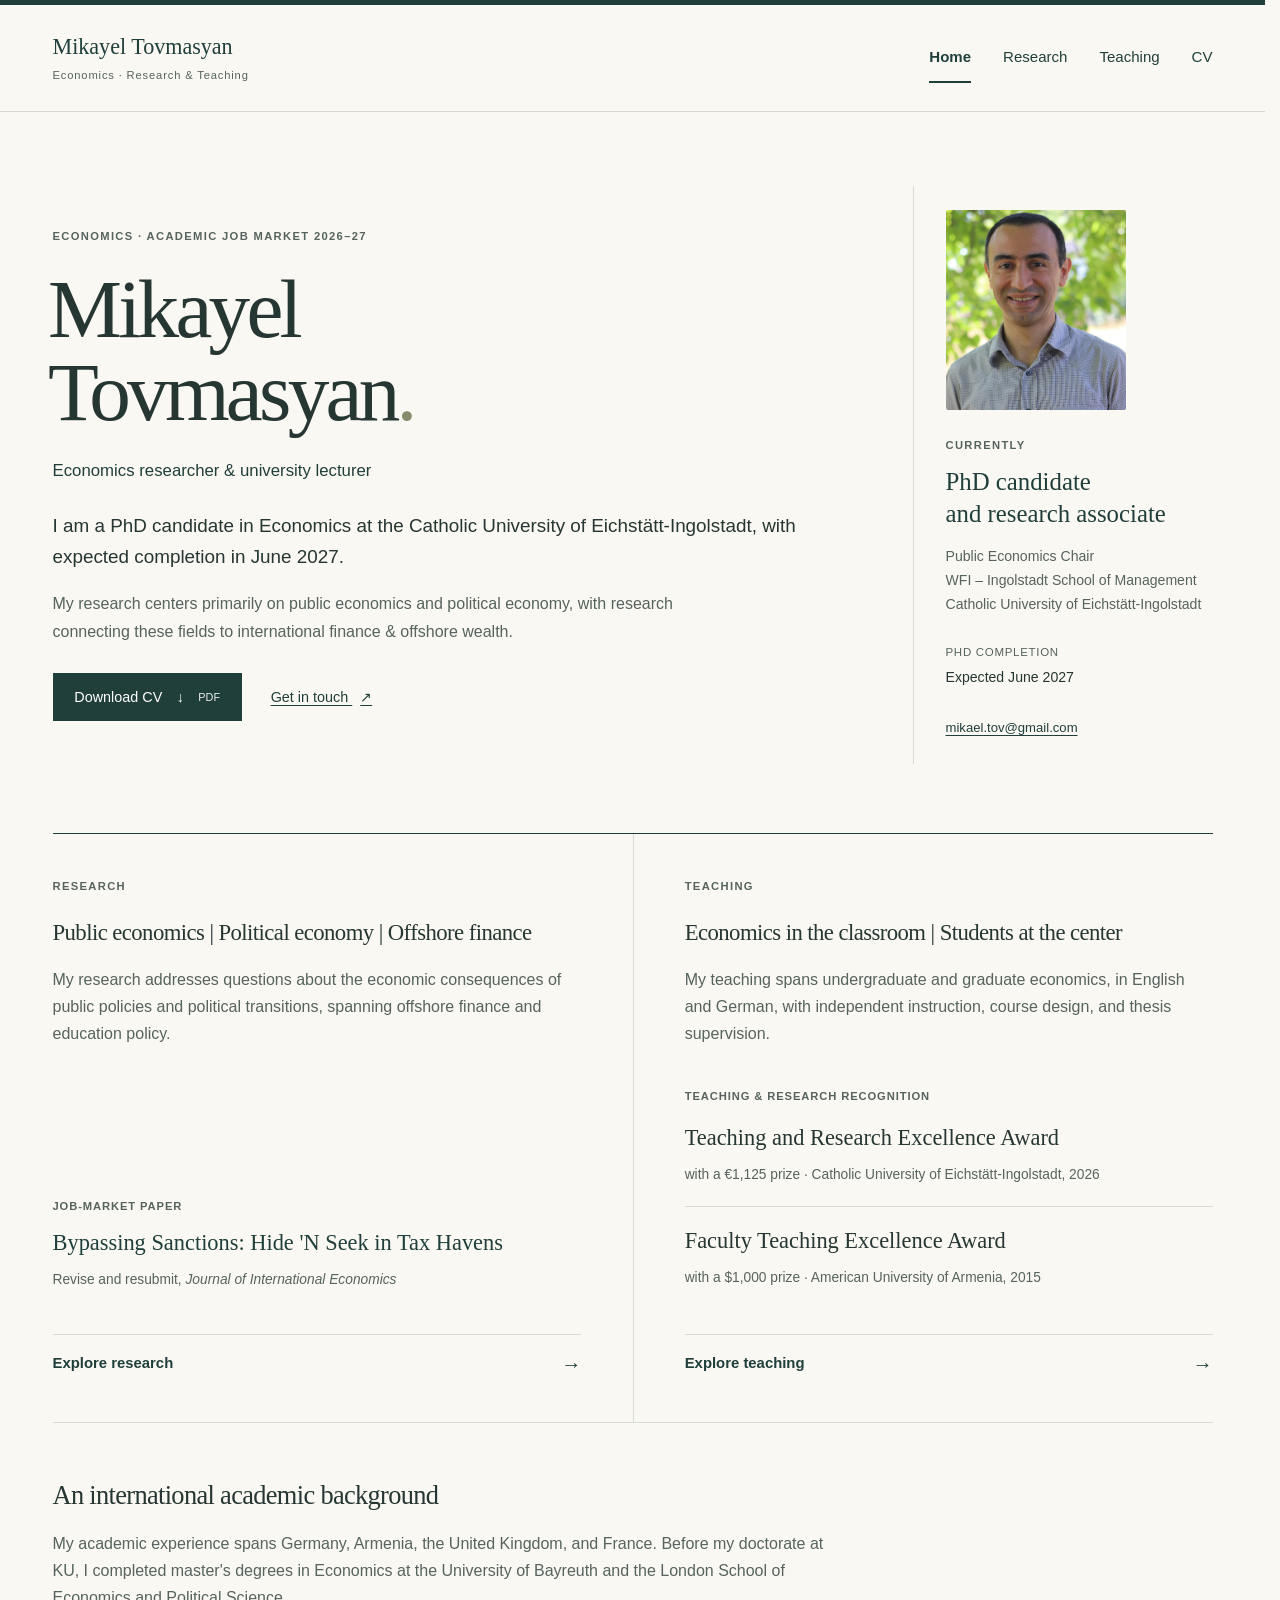
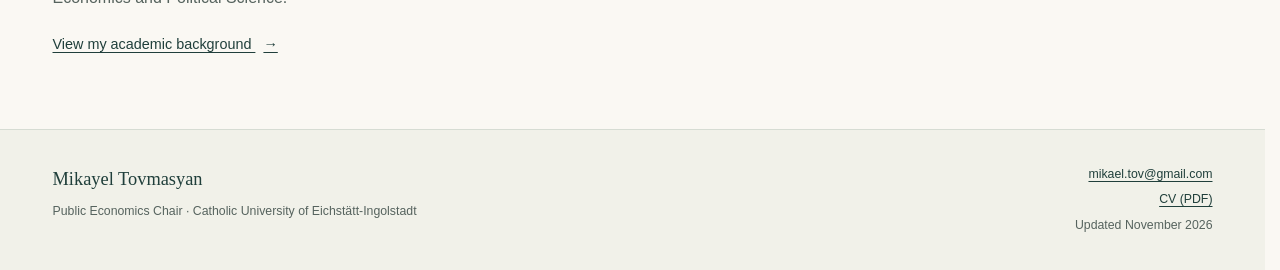
==== commit e7b29548: "Refine homepage research and teaching summaries" ====
--- a/index.html
+++ b/index.html
@@ -45,15 +45,15 @@
     <div class="dual-feature">
       <section class="feature" aria-labelledby="research-title">
         <p class="eyebrow">Research</p>
-        <h2 id="research-title">Public economics | Offshore finance | Political economy</h2>
-        <p>My research addresses questions about public policy and political change, spanning offshore banking and education.</p>
+        <h2 id="research-title">Public economics | Political economy | Offshore finance</h2>
+        <p>My research addresses questions about the economic consequences of public policies and political transitions, spanning offshore finance and education policy.</p>
         <div class="feature-evidence"><span class="small-label">Job-market paper</span><h3><a href="research.html#job-market-paper">Bypassing Sanctions: Hide 'N Seek in Tax Havens</a></h3><p class="status">Revise and resubmit, <em>Journal of International Economics</em></p></div>
         <a class="section-link" href="research.html">Explore research <span aria-hidden="true">→</span></a>
       </section>
       <section class="feature" aria-labelledby="teaching-title">
         <p class="eyebrow">Teaching</p>
         <h2 id="teaching-title">Economics in the classroom | Students at the center</h2>
-        <p>My teaching spans undergraduate and graduate economics, in English and German, with independent instruction, co-teaching, and thesis supervision.</p>
+        <p>My teaching spans undergraduate and graduate economics, in English and German, with independent instruction, course design, and thesis supervision.</p>
         <div class="feature-evidence"><span class="small-label">Teaching &amp; research recognition</span><div class="award-list"><div class="award-entry"><h3>Teaching and Research Excellence Award</h3><p class="status">with a €1,125 prize · Catholic University of Eichstätt-Ingolstadt, 2026</p></div><div class="award-entry"><h3>Faculty Teaching Excellence Award</h3><p class="status">with a $1,000 prize · American University of Armenia, 2015</p></div></div></div>
         <a class="section-link" href="teaching.html">Explore teaching <span aria-hidden="true">→</span></a>
       </section>
